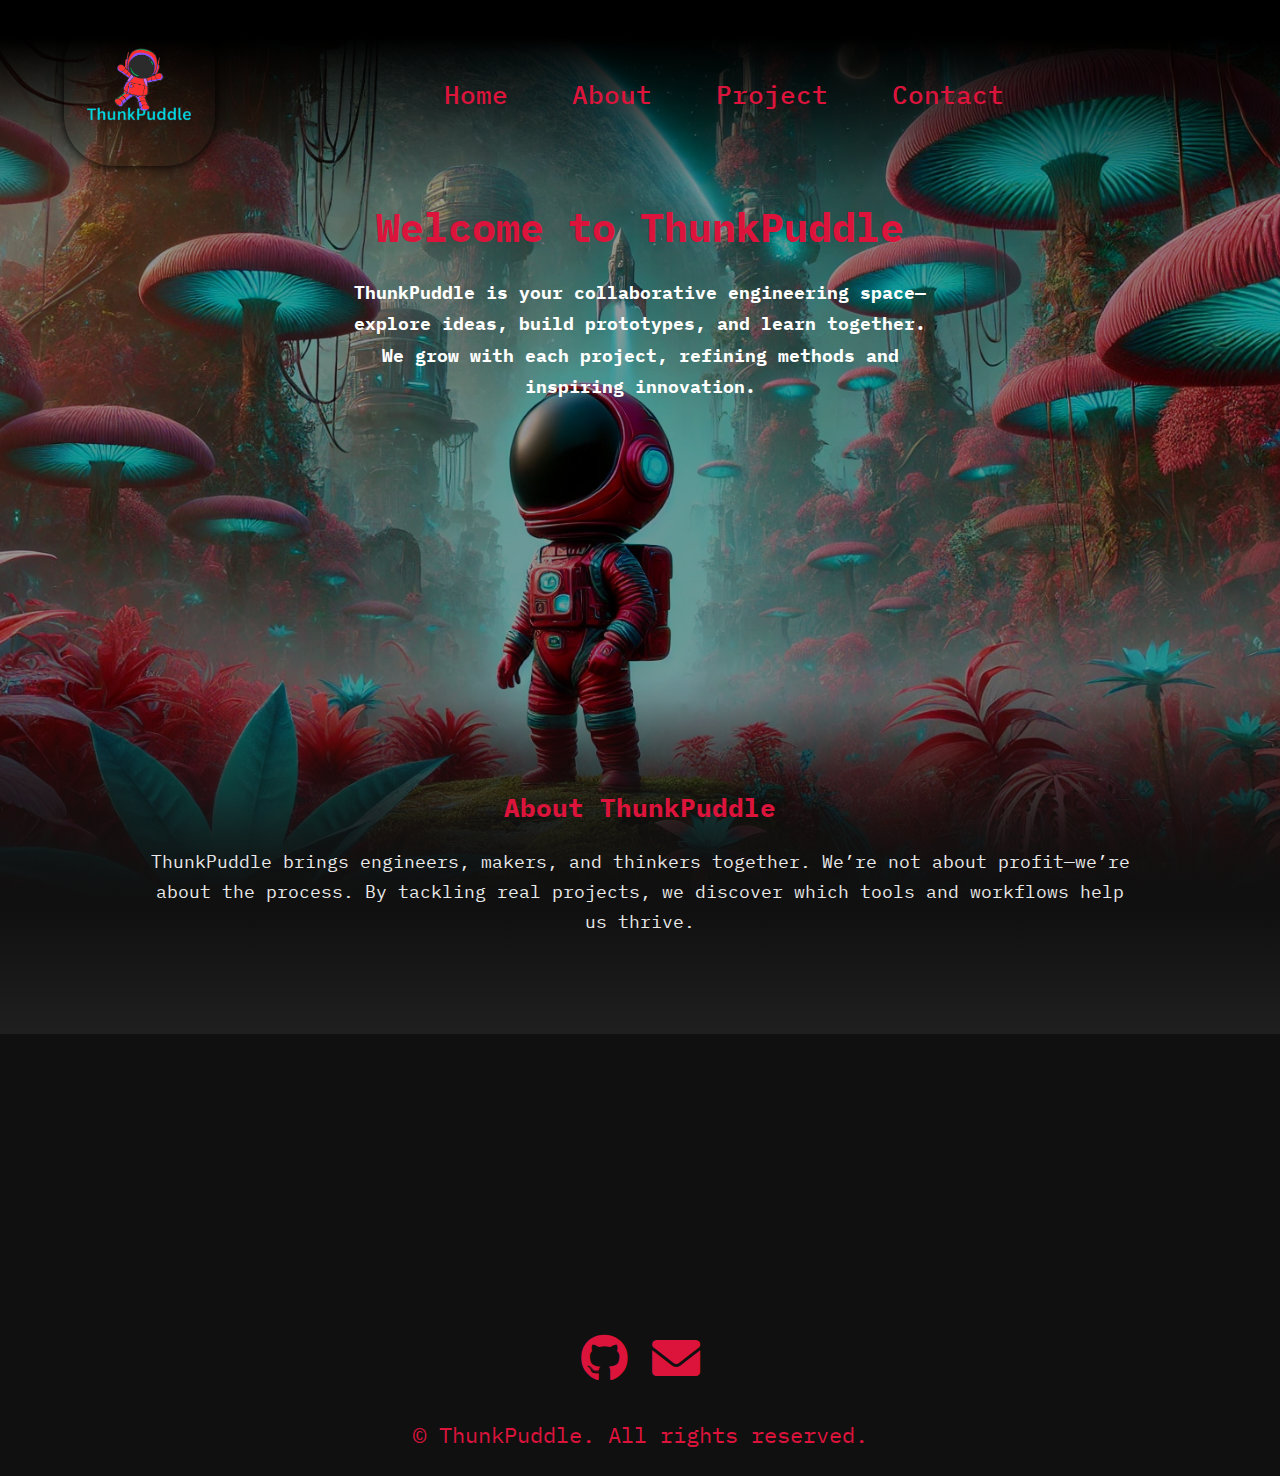
==== index.html @ bc7997b5 "Basic website" ====
<!DOCTYPE html>
<html lang="en">

<head>
    <meta charset="UTF-8" />
    <meta name="viewport" content="width=device-width, initial-scale=1.0" />
    <meta name="description" content="ThunkPuddle - A collaborative engineering workspace" />
    <title>ThunkPuddle</title>
    <!-- Font: Roboto or other -->
    <link href="https://fonts.googleapis.com/css2?family=IBM+Plex+Mono:wght@400;600&display=swap" rel="stylesheet" />
    <!-- FontAwesome for icons -->
    <link rel="stylesheet" href="https://cdnjs.cloudflare.com/ajax/libs/font-awesome/6.0.0/css/all.min.css" />
    <link rel="stylesheet" href="styles.css" />
    <script defer src="scripts/main.js"></script>
</head>

<body id="top">
    <!-- HEADER -->
    <header class="header">
        <div class="logo-container">
            <a href="#top">
                <img src="images/Logo_idea_5.png" alt="ThunkPuddle Logo" class="logo" />
            </a>
        </div>
        <nav class="nav">
            <ul>
                <li><a href="#hero">Home</a></li>
                <li><a href="#about">About</a></li>
                <li><a href="#project">Project</a></li>
                <li><a href="#footer">Contact</a></li>
            </ul>
        </nav>
    </header>

    <section class="hero reveal" id="hero">
        <div class="hero-content container">
            <h2>Welcome to ThunkPuddle</h2>
            <p>ThunkPuddle is your collaborative engineering space—explore ideas, build prototypes, and learn together.
                We grow with each project, refining methods and inspiring innovation.</p>
        </div>
    </section>

    <section class="about reveal" id="about">
        <div class="container">
            <h3>About ThunkPuddle</h3>
            <p>ThunkPuddle brings engineers, makers, and thinkers together. We’re not about profit—we’re about the
                process. By tackling real projects, we discover which tools and workflows help us thrive.</p>
        </div>
    </section>

    <!-- PROJECT HIGHLIGHT SECTION -->
    <section class="project-highlight reveal" id="project">
        <div class="container">
            <h3>Featured Project: Project Comet</h3>
            <p>Our first venture: a robotic arm that grasps objects and responds to voice commands. This project guides
                how we structure our workspace, refine documentation, and streamline the platform.</p>
            <button class="cta-button" onclick="location.href='https://github.com/YourOrg/YourProjectRepo'">Get
                Started</button>
        </div>
    </section>

    <!-- FOOTER -->
    <footer>
        <div class="container">
            <div class="row">
                <div class="col-twelve">
                    <ul class="footer-social">
                        <li><a href="https://github.com/ThunkPuddle" aria-label="GitHub"><i
                                    class="fab fa-github"></i></a></li>
                        <li><a href="mailto:D.M.ThunkPuddle@gmail.com" aria-label="Email"><i
                                    class="fa fa-envelope"></i></a></li>
                    </ul>
                    <p>&copy; <span id="year"></span> ThunkPuddle. All rights reserved.</p>
                </div>
            </div>
        </div>
    </footer>

    <!-- BACK TO TOP BUTTON -->
    <div class="back-to-top" title="Back to Top" aria-label="Back to Top">
        <a href="#top"><i class="fa fa-arrow-up"></i></a>
    </div>
</body>

</html>
---- styles.css ----
/* Base Reset */
:root{
    --font-family: 'IBM Plex Mono', monospace;
    --color-black: #000;
    --color-white: #fff;
    --color-turquoise: #40e0d0;
    --color-crimson: #dc143c;
    --color-light-crimson: #ff4d6d;
    --color-gray: #ddd;
    --color-subtle-gray: #aaa;
}

html {
    scroll-behavior: smooth;
    font-family: var(--font-family);
}

body {
    margin: 0;
    color: #EAEAEA;
    background: #101010;
    line-height: 1.7;
    overflow: visible;
}

*,
*::before,
*::after {
    box-sizing: border-box;
}

a {
    color: #DC143C;
    text-decoration: none;
}

a:hover {
    text-decoration: underline;
}

/* General Container */
.container {
    width: 90%;
    max-width: 1000px;
    margin: 0 auto;
    padding: 2rem 0;
}

/* HEADER */
.header {
    position: absolute;
    top: 0;
    width: 100%;
    display: flex;
    align-items: center;
    justify-content: space-between;
    padding: 1rem 5%;
    z-index: 10;
    background: linear-gradient(to bottom, rgba(0, 0, 0, 1.5) 0%, rgba(0,0,0,1) 20%, rgba(0, 0, 0, 0) 100%);
    transition: background 0.3s ease;
}

.logo-container {
    display: flex;
    align-items: center;
}

.logo {
    height: 150px;
    margin-right: 1rem;
    border-radius: 50px;
    box-shadow: 0 0 10px rgba(0, 0, 0, 1);
}

.site-title {
    font-size: 1.8rem;
    font-weight: 700;
    color: #DC143C;
}

/* Header Navigation */
.nav {
    flex-grow: 1;
    top: 1.5rem;
    display: flex;
    justify-content: center;
    align-items: center;
}

.nav ul {
    list-style: none; /* Remove default list styling */
    display: flex;
    gap: 2rem; /* Add space between menu items */
    margin: 0;
    padding: 0;
}

.nav a {
    color: var(--color-crimson);
    text-decoration: none; /* Remove underline */
    font-size: 1.6rem; /* Increase font size for readability */
    font-weight: 500; /* Slightly bold */
    padding: 0.5rem 1rem; /* Add padding for a clickable area */
    border-radius: 4px; /* Rounded corners for hover effect */
    transition: color var(--transition-speed), background-color var(--transition-speed);
}

.nav a:hover {
    color: var(--color-turquoise); /* Change text color on hover */
    background-color: rgba(0, 128, 128, 0.2); /* Subtle turquoise background */
}

.nav a.active {
    color: var(--color-turquoise); /* Highlight active menu item */
    font-weight: 700; /* Make it bold to stand out */
}


/* Hero Section */
.hero {
    position: relative;
    /* Allows :after to stack properly */
    background: url('images/TP_mascot_alien_land2.png') no-repeat center center/cover;
    padding: 10rem 2rem 6rem;
    /* Add extra bottom padding to extend */
    text-align: center;
    min-height: 100vh;
    /* Full viewport height for hero */
    z-index: 1;
    /* Base stacking context */
}

.hero:before {
    content: "";
    position: absolute;
    top: 0;
    left: 0;
    width: 100%;
    height: 100%;
    background: rgba(0, 0, 0, 0.4);
    /* Optional overlay for better text contrast */
    z-index: 2;
}

.hero-content {
    position: relative; /* Ensure content is on top of the overlay */
    z-index: 2; /* Higher stacking context than the overlay */
  }
  
  .hero h2 {
    font-size: 2.5rem;
    margin-bottom: 1rem;
    color: #DC143C; /* Explicitly set text color to white */
  }
  
  .hero p {
    font-size: 1.15rem;
    max-width: 600px;
    font-weight: bold;
    margin: 0 auto;
    color: #FFFFFF; /* Explicitly set text color to white */
  }

.hero:after {
    content: "";
    position: absolute;
    bottom: 0;
    left: 0;
    width: 100%;
    height: 200px;
    /* Extend the fade effect */
    background: linear-gradient(to bottom, rgba(0, 0, 0, 0) 0%, #101010 100%);
    z-index: 2;
}

/* About Section */
.about {
    position: relative;
    /* Default positioning for normal flow */
    z-index: 3;
    background: linear-gradient(to bottom,
            rgba(16, 16, 16, 0) 0%,
            /* Transparent at the top */
            rgba(16, 16, 16, 0.8) 65%,
            /* Semi-transparent midway */
            #1F1F1F 100%
            /* Fully solid at the bottom */
        );
    padding: 5rem 2rem;
    margin-top: -220px;
    /* Overlap with the hero section */
    text-align: center;
}

.about h3 {
    font-size: 1.6rem;
    margin-bottom: 1rem;
    color: #DC143C;
}

.about p {
    font-size: 1.1rem;
}


/* Container */
.container {
    width: 90%;
    max-width: 1000px;
    margin: 0 auto;
    padding: 0;
    /* Reset padding to prevent unexpected spacing */
}

/* PROJECT SECTION */
.project-highlight {
    background: #1F1F1F;
    position: relative;
    padding: 1rem 1rem;
}

.project-highlight h3 {
    font-size: 1.6rem;
    margin-bottom: 1rem;
    color: #DC143C;
    text-align: center;
}

.project-highlight p {
    font-size: 1.1rem;
    margin-bottom: 2rem;
}

/* BUTTONS */
.cta-button {
    display: inline-block;
    background: #DC143C;
    color: #fff;
    border: none;
    padding: 0.8rem 1.4rem;
    cursor: pointer;
    font-size: 1rem;
    border-radius: 4px;
    transition: background 0.3s ease;
}

.cta-button:hover {
    background: #b61032;
}

/*Footer*/
footer {
    padding: 0rem 0;
    background: var(--color-footer-gray);
    text-align: center;
    color: var(--color-crimson);
    font-size: 1.4rem;
}

.footer-social {
    display: flex;
    justify-content: center;
    gap: 1.5rem;
    margin: 0rem 0;
    padding: 0;
    list-style: none;
}

.footer-social a {
    color: var(--color-crimson);
    font-size: 3rem;
    transition: color var(--transition-speed);
}

.footer-social a:hover {
    color: var(--color-turquoise);
    transform: scale(1.2);
}

footer p {
    margin-top: 1rem;
    font-size: 1.4rem;
    color: var(--color-footer-gray);
}

/* Back to Top Button */
.back-to-top {
    position: fixed;
    bottom: 20px;
    right: 20px;
    width: 50px; /* Increased size for better usability */
    height: 50px;
    display: flex;
    align-items: center;
    justify-content: center;
    z-index: 1000;
    opacity: 0; /* Hidden by default */
    visibility: hidden; /* Ensures it doesn’t take up space */
    transition: opacity 0.3s ease, visibility 0.3s ease;
}

.back-to-top.show {
    opacity: 1; /* Visible when .show class is added */
    visibility: visible;
}

.back-to-top a {
    color: var(--color-crimson);
    font-size: 2rem;
    transition: color 0.3s ease, transform 0.3s ease;
}

.back-to-top a:hover {
    color: var(--color-turquoise);
    transform: translateY(-5px); /* Hover effect for interactivity */
}

/* Reveal Animations */
.reveal {
    opacity: 0;
    transform: translateY(30px);
    transition: opacity 0.6s ease, transform 0.6s ease;
}

.reveal.visible {
    opacity: 1;
    transform: translateY(0);
}

/* Optional: If you’d like the header to become opaque after scrolling past hero */
body:not(:root:root) .header.scrolled {
    background: rgba(0, 0, 0, 0.9);
}
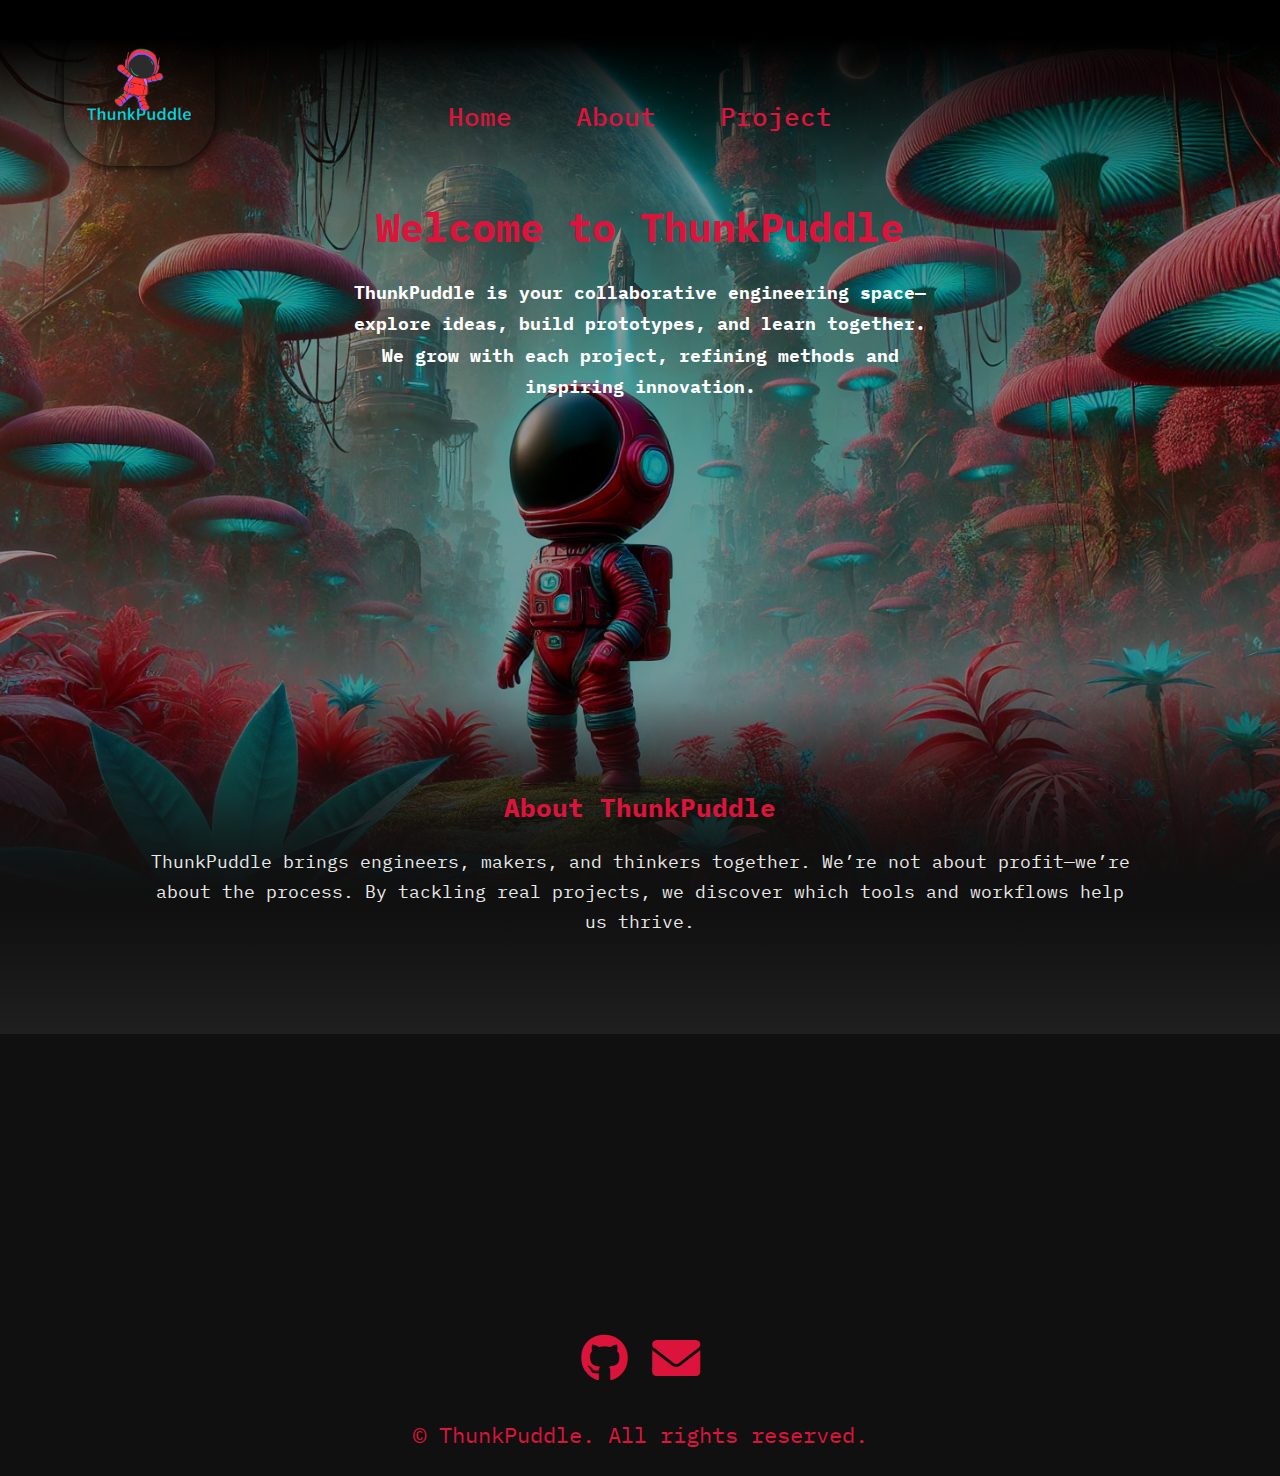
==== commit 4ece82d1: "removed contact button" ====
--- a/index.html
+++ b/index.html
@@ -15,22 +15,25 @@
 </head>
 
 <body id="top">
-    <!-- HEADER -->
     <header class="header">
         <div class="logo-container">
             <a href="#top">
                 <img src="images/Logo_idea_5.png" alt="ThunkPuddle Logo" class="logo" />
             </a>
         </div>
+        <button class="nav-toggle" aria-label="Toggle navigation">
+            <span class="hamburger"></span>
+        </button>
         <nav class="nav">
             <ul>
                 <li><a href="#hero">Home</a></li>
                 <li><a href="#about">About</a></li>
                 <li><a href="#project">Project</a></li>
-                <li><a href="#footer">Contact</a></li>
             </ul>
         </nav>
     </header>
+    
+    
 
     <section class="hero reveal" id="hero">
         <div class="hero-content container">
@@ -54,7 +57,7 @@
             <h3>Featured Project: Project Comet</h3>
             <p>Our first venture: a robotic arm that grasps objects and responds to voice commands. This project guides
                 how we structure our workspace, refine documentation, and streamline the platform.</p>
-            <button class="cta-button" onclick="location.href='https://github.com/YourOrg/YourProjectRepo'">Get
+            <button class="cta-button" onclick="location.href='https://github.com/ThunkPuddle/ThunkPuddle'">Get
                 Started</button>
         </div>
     </section>
--- a/styles.css
+++ b/styles.css
@@ -80,8 +80,11 @@
 
 /* Header Navigation */
 .nav {
-    flex-grow: 1;
-    top: 1.5rem;
+    position: absolute;
+    top: 50%;
+    left: 50%;
+    right: 50%;
+
     display: flex;
     justify-content: center;
     align-items: center;
@@ -330,4 +333,148 @@
 /* Optional: If you’d like the header to become opaque after scrolling past hero */
 body:not(:root:root) .header.scrolled {
     background: rgba(0, 0, 0, 0.9);
+}
+
+
+/* Hamburger Menu Button */
+.nav-toggle {
+    display: none; /* Hidden by default for larger screens */
+    background: none;
+    border: none;
+    cursor: pointer;
+    padding: 10px;
+    z-index: 1001; /* Keeps it above other elements */
+}
+
+.nav-toggle .hamburger {
+    display: block;
+    width: 30px;
+    height: 3px;
+    background-color: #fff;
+    position: relative;
+    transition: all 0.3s ease-in-out;
+    border-radius: 10px;
+}
+
+.nav-toggle .hamburger::before,
+.nav-toggle .hamburger::after {
+    content: '';
+    position: absolute;
+    width: 30px;
+    height: 3px;
+    background-color: #fff;
+    left: 0;
+    transition: all 0.3s ease-in-out;
+    border-radius: 10px;
+}
+
+.nav-toggle .hamburger::before {
+    top: -10px;
+}
+
+.nav-toggle .hamburger::after {
+    bottom: -10px;
+}
+
+/* Active state to morph into an "X" */
+.nav-toggle.active .hamburger {
+    background-color: transparent;
+}
+
+.nav-toggle.active .hamburger::before {
+    transform: rotate(45deg) translate(5px, 5px);
+}
+
+.nav-toggle.active .hamburger::after {
+    transform: rotate(-45deg) translate(5px, -5px);
+}
+
+
+/* Media Query for Mobile Devices */
+@media (max-width: 768px) {
+    .header {
+        flex-direction: column;
+        padding: 1rem;
+    }
+
+    .nav-toggle {
+        display: block;
+        align-self: flex-end;
+        margin-bottom: 0px;
+        z-index: 1001;
+    }
+
+    .logo-container {
+        align-items: center;
+        height: 100px;
+    }
+
+    .nav {
+        display: none; /* Hidden by default */
+        flex-direction: column;
+        position: absolute;
+        transform: none;
+        top: 20%; /* Position just below the header */
+        left: auto;
+        right: 57px; /* Align to the right near the hamburger menu */
+        width: 200px; /* Set a narrower width */
+        background: rgba(0, 0, 0, 0.9);
+        z-index: 1000;
+        padding: 1rem;
+        border-radius: 8px; /* Optional: Rounded corners for the dropdown */
+    }
+
+    .nav.open {
+        display: flex; /* Show nav when the toggle is active */
+    }
+
+    .nav ul {
+        flex-direction: column;
+        gap: 0.5em;
+    }
+
+    .nav a {
+        font-size: 1rem;
+        padding: 0.5rem;
+    }
+
+    .hero {
+        padding: 11rem 1rem;
+        text-align: center;
+        min-height: 80vh; /* Adjust height for smaller screens */
+    }
+
+    .hero h2 {
+        font-size: 2rem; /* Reduce font size */
+    }
+
+    .hero p {
+        font-size: 1rem;
+    }
+
+    .about {
+        padding: 3rem 1rem;
+        margin-top: -150px; /* Adjust overlap */
+    }
+
+    .about h3 {
+        font-size: 1.4rem;
+    }
+
+    .about p {
+        font-size: 1rem;
+    }
+
+    .project-highlight {
+        padding: 2rem 1rem;
+    }
+
+    .footer-social a {
+        font-size: 2rem; /* Reduce icon size */
+    }
+
+    .back-to-top {
+        width: 40px;
+        height: 40px;
+    }
 }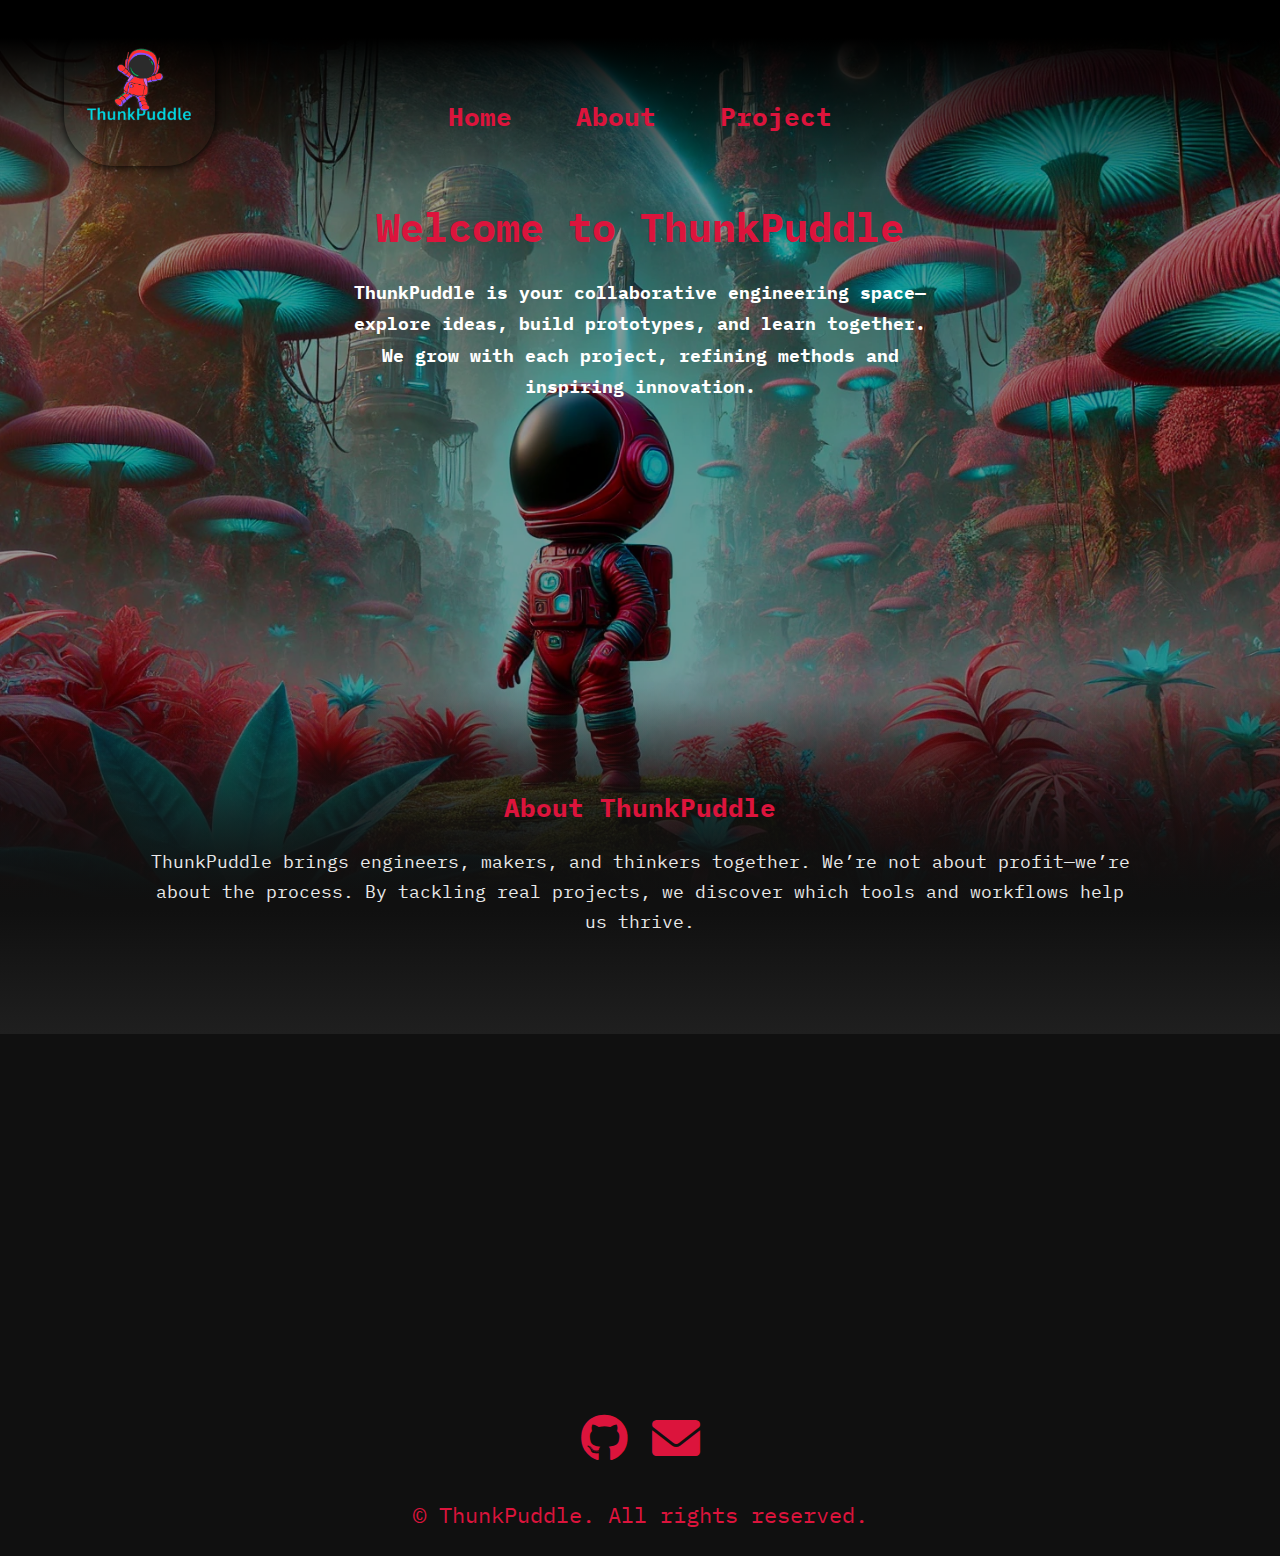
==== commit 04fc226d: "improved layout" ====
--- a/index.html
+++ b/index.html
@@ -6,9 +6,7 @@
     <meta name="viewport" content="width=device-width, initial-scale=1.0" />
     <meta name="description" content="ThunkPuddle - A collaborative engineering workspace" />
     <title>ThunkPuddle</title>
-    <!-- Font: Roboto or other -->
     <link href="https://fonts.googleapis.com/css2?family=IBM+Plex+Mono:wght@400;600&display=swap" rel="stylesheet" />
-    <!-- FontAwesome for icons -->
     <link rel="stylesheet" href="https://cdnjs.cloudflare.com/ajax/libs/font-awesome/6.0.0/css/all.min.css" />
     <link rel="stylesheet" href="styles.css" />
     <script defer src="scripts/main.js"></script>
--- a/styles.css
+++ b/styles.css
@@ -102,7 +102,7 @@
     color: var(--color-crimson);
     text-decoration: none; /* Remove underline */
     font-size: 1.6rem; /* Increase font size for readability */
-    font-weight: 500; /* Slightly bold */
+    font-weight: bold; /* Slightly bold */
     padding: 0.5rem 1rem; /* Add padding for a clickable area */
     border-radius: 4px; /* Rounded corners for hover effect */
     transition: color var(--transition-speed), background-color var(--transition-speed);
@@ -152,6 +152,7 @@
   
   .hero h2 {
     font-size: 2.5rem;
+    font-weight: bold;
     margin-bottom: 1rem;
     color: #DC143C; /* Explicitly set text color to white */
   }
@@ -220,6 +221,7 @@
     background: #1F1F1F;
     position: relative;
     padding: 1rem 1rem;
+    text-align: center;
 }
 
 .project-highlight h3 {
@@ -234,22 +236,38 @@
     margin-bottom: 2rem;
 }
 
-/* BUTTONS */
+/* Center the Button */
 .cta-button {
     display: inline-block;
-    background: #DC143C;
-    color: #fff;
-    border: none;
-    padding: 0.8rem 1.4rem;
-    cursor: pointer;
-    font-size: 1rem;
-    border-radius: 4px;
-    transition: background 0.3s ease;
-}
-
+    margin: 2rem auto; /* Center the button horizontally with auto margins */
+    text-align: center; /* Align text inside the button */
+    background: linear-gradient(135deg, #dc143c, #ff4d6d); /* Add a gradient */
+    color: #fff; /* Button text color */
+    font-size: 1.5rem; /* Increase font size */
+    font-weight: bold; /* Make text bold */
+    padding: 1rem 2rem; /* Increase padding for better clickability */
+    border: none; /* Remove border */
+    border-radius: 50px; /* Rounded corners */
+    box-shadow: 0 4px 8px rgba(0, 0, 0, 0.2); /* Add shadow for depth */
+    transition: all 0.3s ease; /* Smooth hover effects */
+    cursor: pointer; /* Change cursor to pointer on hover */
+}
+
+/* Hover Effect */
 .cta-button:hover {
-    background: #b61032;
-}
+    transform: scale(1.1); /* Slightly enlarge the button */
+    background: linear-gradient(135deg, #ff4d6d, #dc143c); /* Reverse gradient */
+    box-shadow: 0 6px 12px rgba(0, 0, 0, 0.3); /* Enhance shadow */
+}
+
+/* Responsive Button */
+@media (max-width: 768px) {
+    .cta-button {
+        font-size: 1.2rem; /* Adjust font size for smaller screens */
+        padding: 0.8rem 1.5rem; /* Adjust padding for mobile */
+    }
+}
+
 
 /*Footer*/
 footer {
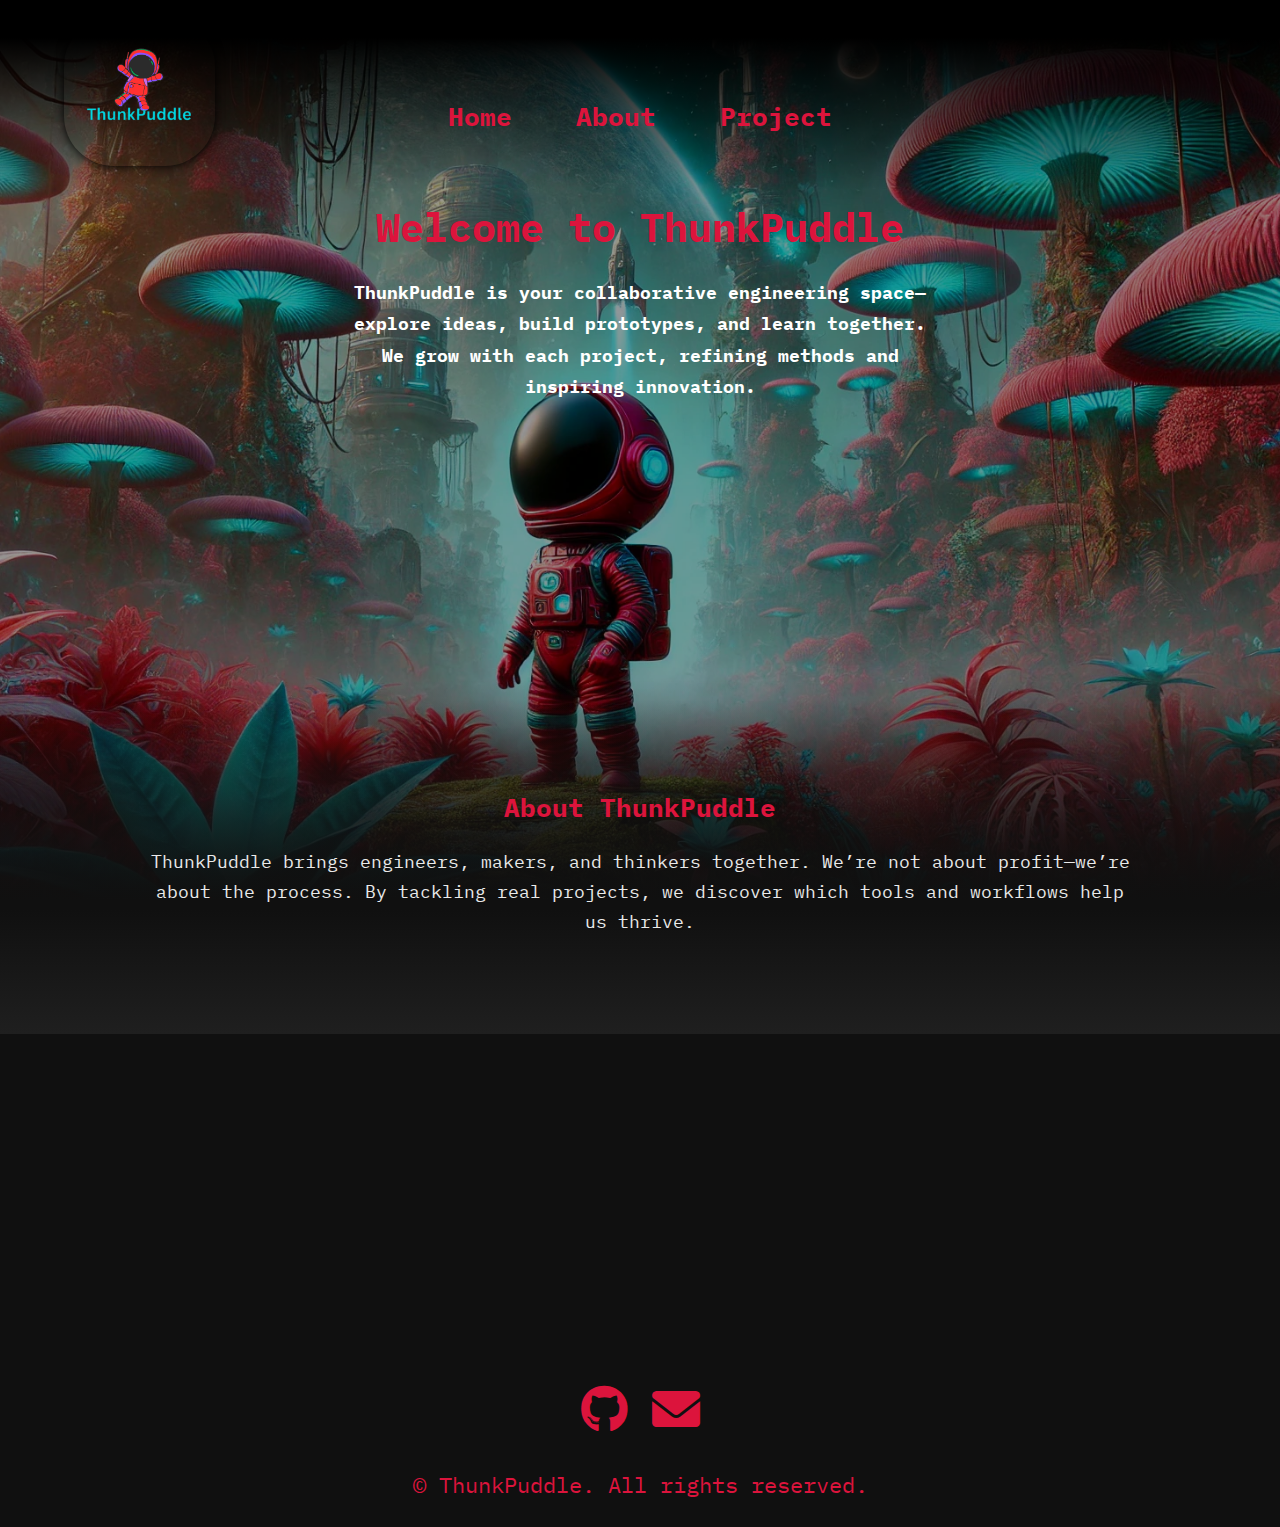
==== commit 994bda92: "updated project section" ====
--- a/index.html
+++ b/index.html
@@ -52,10 +52,9 @@
     <!-- PROJECT HIGHLIGHT SECTION -->
     <section class="project-highlight reveal" id="project">
         <div class="container">
-            <h3>Featured Project: Project Comet</h3>
-            <p>Our first venture: a robotic arm that grasps objects and responds to voice commands. This project guides
-                how we structure our workspace, refine documentation, and streamline the platform.</p>
-            <button class="cta-button" onclick="location.href='https://github.com/ThunkPuddle/ThunkPuddle'">Get
+            <h3>Featured Project: The PlungeBOT</h3>
+            <p>Our first venture: a submersible ROV, fully remote, with POV control for underwater exploration.</p>
+            <button class="cta-button" onclick="location.href='https://github.com/ThunkPuddle/plunge-bot'">Get
                 Started</button>
         </div>
     </section>
--- a/styles.css
+++ b/styles.css
@@ -457,6 +457,7 @@
     }
 
     .hero {
+        background-position: 52% center;
         padding: 11rem 1rem;
         text-align: center;
         min-height: 80vh; /* Adjust height for smaller screens */
